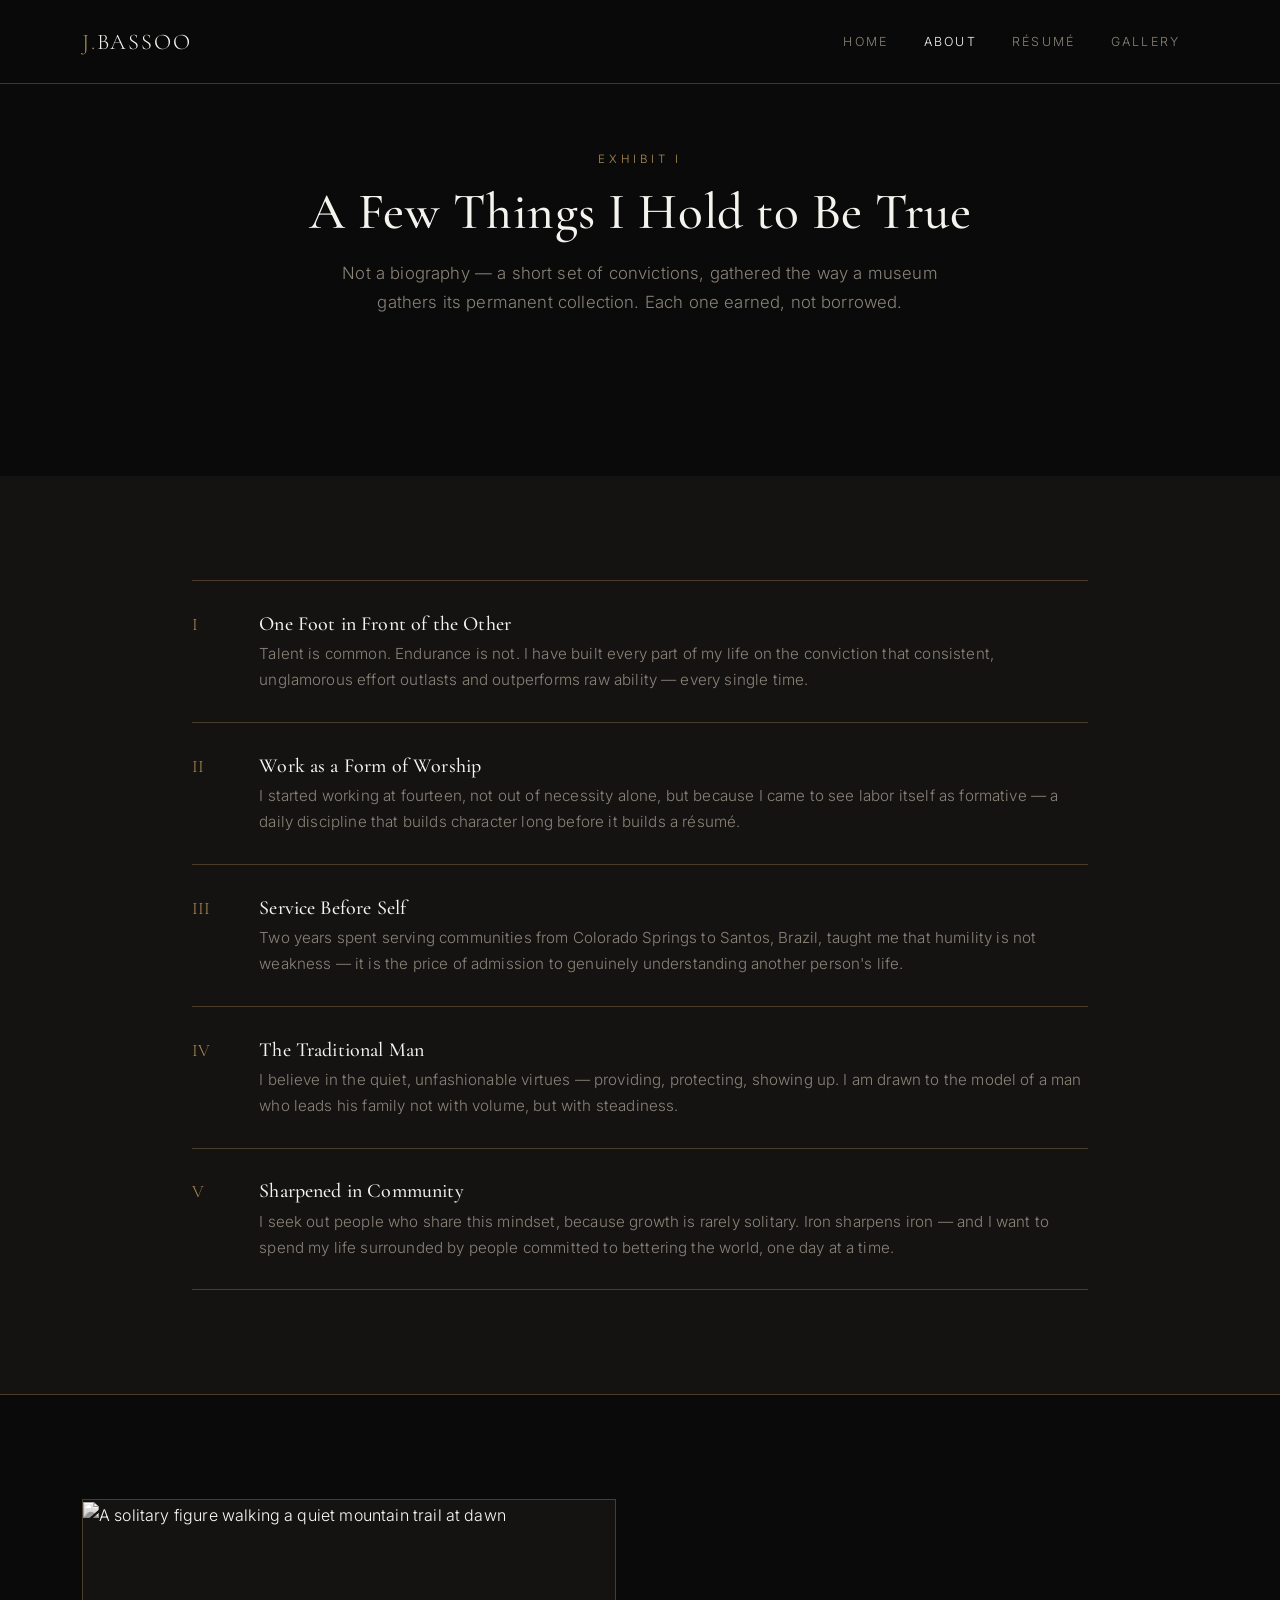
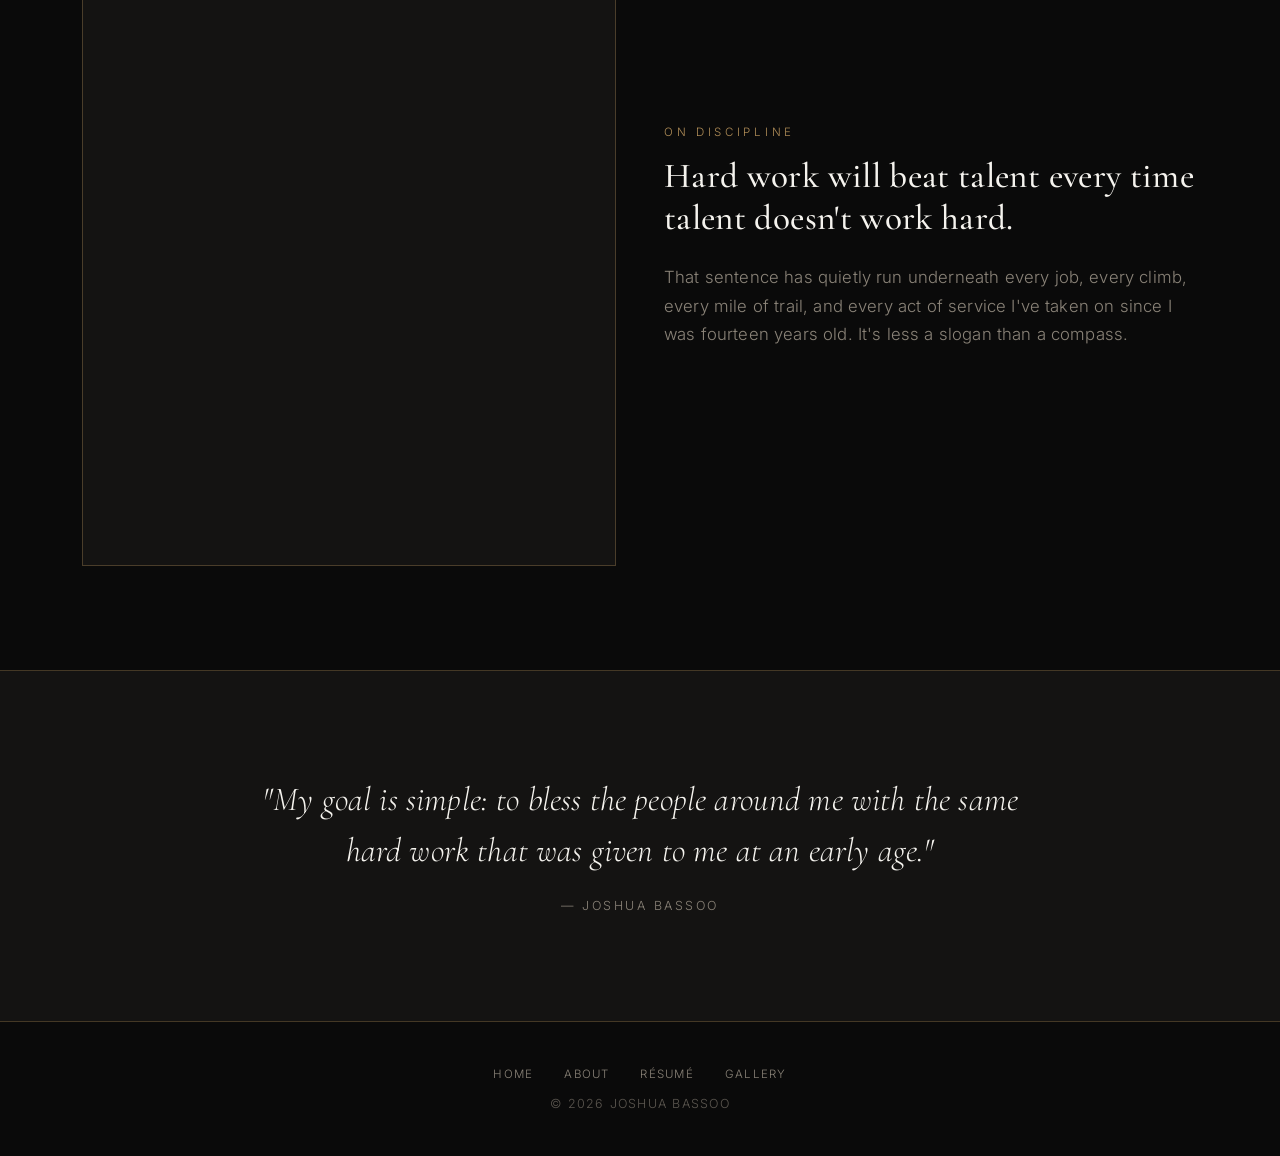
==== about.html @ 029af4b4 "flat file structure fix" ====
<!DOCTYPE html>
<html lang="en">
<head>
  <meta charset="UTF-8">
  <base href="https://joshuatylerbassoo-design.github.io/">
  <meta name="viewport" content="width=device-width, initial-scale=1.0">
  <title>About — Joshua Bassoo</title>
  <meta name="description" content="The principles and convictions of Joshua Bassoo.">

  <link href="https://cdn.jsdelivr.net/npm/bootstrap@5.3.3/dist/css/bootstrap.min.css" rel="stylesheet">
  <link rel="preconnect" href="https://fonts.googleapis.com">
  <link href="https://fonts.googleapis.com/css2?family=Cormorant+Garamond:ital,wght@0,400;0,500;0,600;1,500&family=Inter:wght@300;400;500;600&display=swap" rel="stylesheet">
  <link rel="stylesheet" href="css/main.css">
</head>
<body>

  <!-- ===== NAVBAR ===== -->
  <nav class="navbar navbar-expand-lg navbar-stoic fixed-top">
    <div class="container">
      <a class="navbar-brand" href="index.html"><span class="brand-mark">J.</span>BASSOO</a>
      <button class="navbar-toggler" type="button" data-bs-toggle="collapse" data-bs-target="#navMain" aria-controls="navMain" aria-expanded="false" aria-label="Toggle navigation">
        <span class="navbar-toggler-icon"></span>
      </button>
      <div class="collapse navbar-collapse" id="navMain">
        <ul class="navbar-nav ms-auto">
          <li class="nav-item"><a class="nav-link" href="index.html">Home</a></li>
          <li class="nav-item"><a class="nav-link active" href="about.html">About</a></li>
          <li class="nav-item"><a class="nav-link" href="resume.html">Résumé</a></li>
          <li class="nav-item"><a class="nav-link" href="gallery.html">Gallery</a></li>
        </ul>
      </div>
    </div>
  </nav>

  <!-- ===== PAGE HEADER ===== -->
  <header class="section" style="padding-top: 9rem;">
    <div class="container section-head">
      <p class="eyebrow">Exhibit I</p>
      <h1 class="display-heading" style="font-size: clamp(2rem, 5vw, 3.2rem);">A Few Things I Hold to Be True</h1>
      <p class="lede mt-3">
        Not a biography — a short set of convictions, gathered the way a museum
        gathers its permanent collection. Each one earned, not borrowed.
      </p>
    </div>
  </header>

  <!-- ===== TENETS LIST ===== -->
  <section class="section section-alt">
    <div class="container container-narrow">

      <div class="tenet-row">
        <span class="tenet-mark">I</span>
        <div>
          <h4>One Foot in Front of the Other</h4>
          <p>Talent is common. Endurance is not. I have built every part of my life on
            the conviction that consistent, unglamorous effort outlasts and outperforms
            raw ability — every single time.</p>
        </div>
      </div>

      <div class="tenet-row">
        <span class="tenet-mark">II</span>
        <div>
          <h4>Work as a Form of Worship</h4>
          <p>I started working at fourteen, not out of necessity alone, but because I
            came to see labor itself as formative — a daily discipline that builds
            character long before it builds a résumé.</p>
        </div>
      </div>

      <div class="tenet-row">
        <span class="tenet-mark">III</span>
        <div>
          <h4>Service Before Self</h4>
          <p>Two years spent serving communities from Colorado Springs to Santos,
            Brazil, taught me that humility is not weakness — it is the price of
            admission to genuinely understanding another person's life.</p>
        </div>
      </div>

      <div class="tenet-row">
        <span class="tenet-mark">IV</span>
        <div>
          <h4>The Traditional Man</h4>
          <p>I believe in the quiet, unfashionable virtues — providing, protecting,
            showing up. I am drawn to the model of a man who leads his family not
            with volume, but with steadiness.</p>
        </div>
      </div>

      <div class="tenet-row">
        <span class="tenet-mark">V</span>
        <div>
          <h4>Sharpened in Community</h4>
          <p>I seek out people who share this mindset, because growth is rarely
            solitary. Iron sharpens iron — and I want to spend my life surrounded by
            people committed to bettering the world, one day at a time.</p>
        </div>
      </div>

    </div>
  </section>

  <!-- ===== VISUAL INTERLUDE / QUOTE ===== -->
  <section class="section">
    <div class="container">
      <div class="row align-items-center g-5">
        <div class="col-lg-6">
          <div class="plinth">
            <div class="plinth-image">
              <img src="https://images.unsplash.com/photo-1760716190527-c36474a2dd2f?q=80&w=1200&auto=format&fit=crop" alt="A solitary figure walking a quiet mountain trail at dawn">
            </div>
          </div>
        </div>
        <div class="col-lg-6">
          <p class="eyebrow">On Discipline</p>
          <h2 class="display-heading mb-4" style="font-size: clamp(1.6rem, 3vw, 2.2rem);">
            Hard work will beat talent every time talent doesn't work hard.
          </h2>
          <p class="lede" style="margin: 0;">
            That sentence has quietly run underneath every job, every climb, every
            mile of trail, and every act of service I've taken on since I was
            fourteen years old. It's less a slogan than a compass.
          </p>
        </div>
      </div>
    </div>
  </section>

  <!-- ===== CLOSING QUOTE BLOCK ===== -->
  <section class="section section-alt">
    <div class="container">
      <div class="quote-block">
        <blockquote>
          "My goal is simple: to bless the people around me with the same hard
          work that was given to me at an early age."
        </blockquote>
        <cite>— Joshua Bassoo</cite>
      </div>
    </div>
  </section>

  <!-- ===== FOOTER ===== -->
  <footer class="footer-stoic">
    <div class="container">
      <div class="footer-links mb-2">
        <a href="index.html">Home</a>
        <a href="about.html">About</a>
        <a href="resume.html">Résumé</a>
        <a href="gallery.html">Gallery</a>
      </div>
      &copy; 2026 Joshua Bassoo
    </div>
  </footer>

  <script src="https://cdn.jsdelivr.net/npm/bootstrap@5.3.3/dist/js/bootstrap.bundle.min.js"></script>
</body>
</html>
---- css/main.css ----
/* ============================================================
   JOSHUA BASSOO — PROFESSIONAL SITE
   A minimalist, gallery-inspired identity.
   Palette: ink black / marble white / stone gray / antique bronze
   ============================================================ */

:root {
  --ink: #0a0a0a;
  --panel: #141312;
  --marble: #f5f3ee;
  --stone: #8a8378;
  --stone-dim: #5c5750;
  --bronze: #b08d57;
  --bronze-light: #d4b483;
  --hairline: rgba(176, 141, 87, 0.35);

  --font-display: "Cormorant Garamond", "Georgia", serif;
  --font-body: "Inter", "Helvetica Neue", Arial, sans-serif;
}

* {
  box-sizing: border-box;
}

html {
  scroll-behavior: smooth;
}

body {
  background-color: var(--ink);
  background-image:
    linear-gradient(rgba(10,10,10,0.93), rgba(10,10,10,0.93)),
    url("https://images.unsplash.com/photo-1574202774336-44faebb2dce1?q=80&w=1600&auto=format&fit=crop");
  background-size: cover;
  background-attachment: fixed;
  background-position: center;
  color: var(--marble);
  font-family: var(--font-body);
  font-weight: 300;
  letter-spacing: 0.01em;
  line-height: 1.7;
}

a {
  color: var(--bronze-light);
  text-decoration: none;
  transition: color 0.25s ease, opacity 0.25s ease;
}

a:hover,
a:focus {
  color: var(--marble);
}

::selection {
  background: var(--bronze);
  color: var(--ink);
}

/* ---------- Eyebrow / labels ---------- */
.eyebrow {
  font-family: var(--font-body);
  font-size: 0.72rem;
  letter-spacing: 0.32em;
  text-transform: uppercase;
  color: var(--bronze);
  margin-bottom: 0.75rem;
  display: inline-block;
}

/* ---------- Display headings ---------- */
.display-heading {
  font-family: var(--font-display);
  font-weight: 500;
  letter-spacing: 0.01em;
  color: var(--marble);
}

.display-heading em {
  color: var(--bronze-light);
  font-style: italic;
}

.hairline {
  border: none;
  border-top: 1px solid var(--hairline);
  width: 64px;
  margin: 1.5rem auto;
}

.hairline.left {
  margin: 1.5rem 0;
}

/* ---------- Navbar ---------- */
.navbar-stoic {
  background-color: rgba(10, 10, 10, 0.92);
  backdrop-filter: blur(6px);
  border-bottom: 1px solid var(--hairline);
  padding-top: 1.1rem;
  padding-bottom: 1.1rem;
}

.navbar-stoic .navbar-brand {
  font-family: var(--font-display);
  font-size: 1.4rem;
  letter-spacing: 0.08em;
  color: var(--marble) !important;
}

.navbar-stoic .navbar-brand .brand-mark {
  color: var(--bronze);
}

.navbar-stoic .nav-link {
  font-size: 0.78rem;
  letter-spacing: 0.18em;
  text-transform: uppercase;
  color: var(--stone) !important;
  padding: 0.5rem 1.1rem !important;
}

.navbar-stoic .nav-link:hover,
.navbar-stoic .nav-link.active {
  color: var(--marble) !important;
}

.navbar-stoic .navbar-toggler {
  border-color: var(--hairline);
}

.navbar-stoic .navbar-toggler-icon {
  filter: invert(1) sepia(1) saturate(2) hue-rotate(10deg);
}

/* ---------- Hero / Medallion (Home page) ---------- */
.hero-stage {
  min-height: 100vh;
  display: flex;
  align-items: center;
  justify-content: center;
  padding: 7rem 1.5rem 4rem;
  position: relative;
  overflow: hidden;
}

.hero-stage::before {
  content: "";
  position: absolute;
  inset: 0;
  background:
    radial-gradient(circle at 50% 38%, rgba(176, 141, 87, 0.10), transparent 55%);
  pointer-events: none;
}

.medallion-wrap {
  position: relative;
  width: min(420px, 78vw);
  height: min(420px, 78vw);
  margin: 0 auto;
}

.medallion-orbit-text {
  position: absolute;
  inset: -54px;
  animation: spin-slow 60s linear infinite;
}

@media (prefers-reduced-motion: reduce) {
  .medallion-orbit-text {
    animation: none;
  }
}

@keyframes spin-slow {
  from { transform: rotate(0deg); }
  to { transform: rotate(360deg); }
}

.medallion-orbit-text text {
  font-family: var(--font-body);
  font-size: 11.5px;
  letter-spacing: 0.34em;
  fill: var(--stone);
  text-transform: uppercase;
}

.medallion-photo-ring {
  position: absolute;
  inset: 0;
  border-radius: 50%;
  border: 1px solid var(--hairline);
  padding: 14px;
}

.medallion-photo-ring img {
  width: 100%;
  height: 100%;
  object-fit: cover;
  border-radius: 50%;
  display: block;
  filter: grayscale(100%) contrast(1.08);
  border: 1px solid var(--hairline);
}

.hero-name {
  text-align: center;
  margin-top: 3rem;
}

.hero-name h1 {
  font-size: clamp(2.4rem, 6vw, 4rem);
  margin-bottom: 0.25rem;
}

.hero-name .role-line {
  color: var(--stone);
  font-size: 0.95rem;
  letter-spacing: 0.06em;
}

.scroll-cue {
  position: absolute;
  bottom: 2.2rem;
  left: 50%;
  transform: translateX(-50%);
  font-size: 0.68rem;
  letter-spacing: 0.3em;
  text-transform: uppercase;
  color: var(--stone-dim);
}

/* ---------- Sections (general) ---------- */
.section {
  padding: 6.5rem 0;
  border-bottom: 1px solid var(--hairline);
}

.section:last-of-type {
  border-bottom: none;
}

.section-alt {
  background-color: var(--panel);
}

.section-head {
  text-align: center;
  max-width: 720px;
  margin: 0 auto 3.5rem;
}

.lede {
  color: var(--stone);
  font-size: 1.05rem;
  max-width: 640px;
  margin: 0 auto;
}

/* ---------- Gallery plinth cards (About / Gallery pages) ---------- */
.plinth {
  position: relative;
  background-color: var(--panel);
  border: 1px solid var(--hairline);
  overflow: hidden;
  height: 100%;
}

.plinth-image {
  aspect-ratio: 4 / 5;
  overflow: hidden;
}

.plinth-image img {
  width: 100%;
  height: 100%;
  object-fit: cover;
  filter: grayscale(100%) contrast(1.05);
  transition: transform 0.8s ease, filter 0.8s ease;
}

.plinth:hover .plinth-image img {
  transform: scale(1.04);
  filter: grayscale(60%) contrast(1.05);
}

.plinth-caption {
  padding: 1.6rem 1.7rem 1.9rem;
}

.plinth-number {
  font-family: var(--font-display);
  color: var(--bronze);
  font-size: 0.85rem;
  letter-spacing: 0.1em;
}

.plinth-caption h3 {
  font-family: var(--font-display);
  font-size: 1.4rem;
  margin: 0.4rem 0 0.6rem;
  color: var(--marble);
}

.plinth-caption p {
  color: var(--stone);
  font-size: 0.92rem;
  margin-bottom: 0;
}

/* ---------- Tenets list (About page) ---------- */
.tenet-row {
  display: flex;
  gap: 1.6rem;
  padding: 1.8rem 0;
  border-top: 1px solid var(--hairline);
  align-items: baseline;
}

.tenet-row:last-child {
  border-bottom: 1px solid var(--hairline);
}

.tenet-mark {
  font-family: var(--font-display);
  font-size: 1.1rem;
  color: var(--bronze);
  min-width: 2.6rem;
}

.tenet-row h4 {
  font-family: var(--font-display);
  font-size: 1.25rem;
  color: var(--marble);
  margin-bottom: 0.35rem;
}

.tenet-row p {
  color: var(--stone);
  margin-bottom: 0;
  font-size: 0.95rem;
}

/* ---------- Quote block ---------- */
.quote-block {
  text-align: center;
  max-width: 760px;
  margin: 0 auto;
}

.quote-block blockquote {
  font-family: var(--font-display);
  font-style: italic;
  font-size: clamp(1.5rem, 3vw, 2.1rem);
  color: var(--marble);
  line-height: 1.5;
}

.quote-block cite {
  display: block;
  margin-top: 1.2rem;
  color: var(--stone);
  font-size: 0.78rem;
  letter-spacing: 0.2em;
  text-transform: uppercase;
  font-style: normal;
}

/* ---------- Resume ---------- */
.resume-shell {
  max-width: 880px;
  margin: 0 auto;
}

.resume-header {
  text-align: center;
  margin-bottom: 3.5rem;
}

.resume-block {
  margin-bottom: 3.2rem;
}

.resume-block-head {
  display: flex;
  align-items: baseline;
  gap: 1rem;
  margin-bottom: 1.4rem;
}

.resume-block-head .eyebrow {
  margin-bottom: 0;
}

.resume-block-head::after {
  content: "";
  flex: 1;
  height: 1px;
  background: var(--hairline);
}

.entry {
  display: grid;
  grid-template-columns: 160px 1fr;
  gap: 1.5rem;
  padding: 1.3rem 0;
  border-top: 1px solid rgba(255,255,255,0.06);
}

.entry:first-child {
  border-top: none;
}

.entry-period {
  color: var(--bronze);
  font-size: 0.78rem;
  letter-spacing: 0.08em;
  text-transform: uppercase;
  padding-top: 0.2rem;
}

.entry-title {
  font-family: var(--font-display);
  font-size: 1.25rem;
  color: var(--marble);
  margin-bottom: 0.2rem;
}

.entry-org {
  color: var(--stone);
  font-size: 0.85rem;
  margin-bottom: 0.7rem;
  letter-spacing: 0.03em;
}

.entry ul {
  color: var(--stone);
  font-size: 0.92rem;
  padding-left: 1.1rem;
  margin-bottom: 0;
}

.entry ul li {
  margin-bottom: 0.35rem;
}

.entry ul li::marker {
  color: var(--bronze);
}

.skill-grid {
  display: grid;
  grid-template-columns: repeat(auto-fit, minmax(190px, 1fr));
  gap: 0.9rem;
}

.skill-chip {
  border: 1px solid var(--hairline);
  padding: 0.85rem 1.1rem;
  font-size: 0.85rem;
  color: var(--marble);
  letter-spacing: 0.02em;
}

.skill-chip strong {
  color: var(--bronze-light);
  display: block;
  font-size: 0.7rem;
  letter-spacing: 0.16em;
  text-transform: uppercase;
  margin-bottom: 0.3rem;
}

@media (max-width: 576px) {
  .entry {
    grid-template-columns: 1fr;
    gap: 0.4rem;
  }
}

/* ---------- Footer ---------- */
.footer-stoic {
  background-color: var(--ink);
  border-top: 1px solid var(--hairline);
  padding: 2.6rem 0;
  text-align: center;
  color: var(--stone-dim);
  font-size: 0.78rem;
  letter-spacing: 0.1em;
  text-transform: uppercase;
}

.footer-stoic .footer-links a {
  color: var(--stone);
  margin: 0 0.8rem;
  font-size: 0.72rem;
}

/* ---------- Misc utility ---------- */
.btn-bronze {
  border: 1px solid var(--bronze);
  color: var(--bronze-light);
  background: transparent;
  font-size: 0.78rem;
  letter-spacing: 0.18em;
  text-transform: uppercase;
  padding: 0.85rem 2rem;
  border-radius: 0;
  transition: all 0.3s ease;
}

.btn-bronze:hover {
  background-color: var(--bronze);
  color: var(--ink);
}

.container-narrow {
  max-width: 920px;
  margin-left: auto;
  margin-right: auto;
}

img {
  max-width: 100%;
}
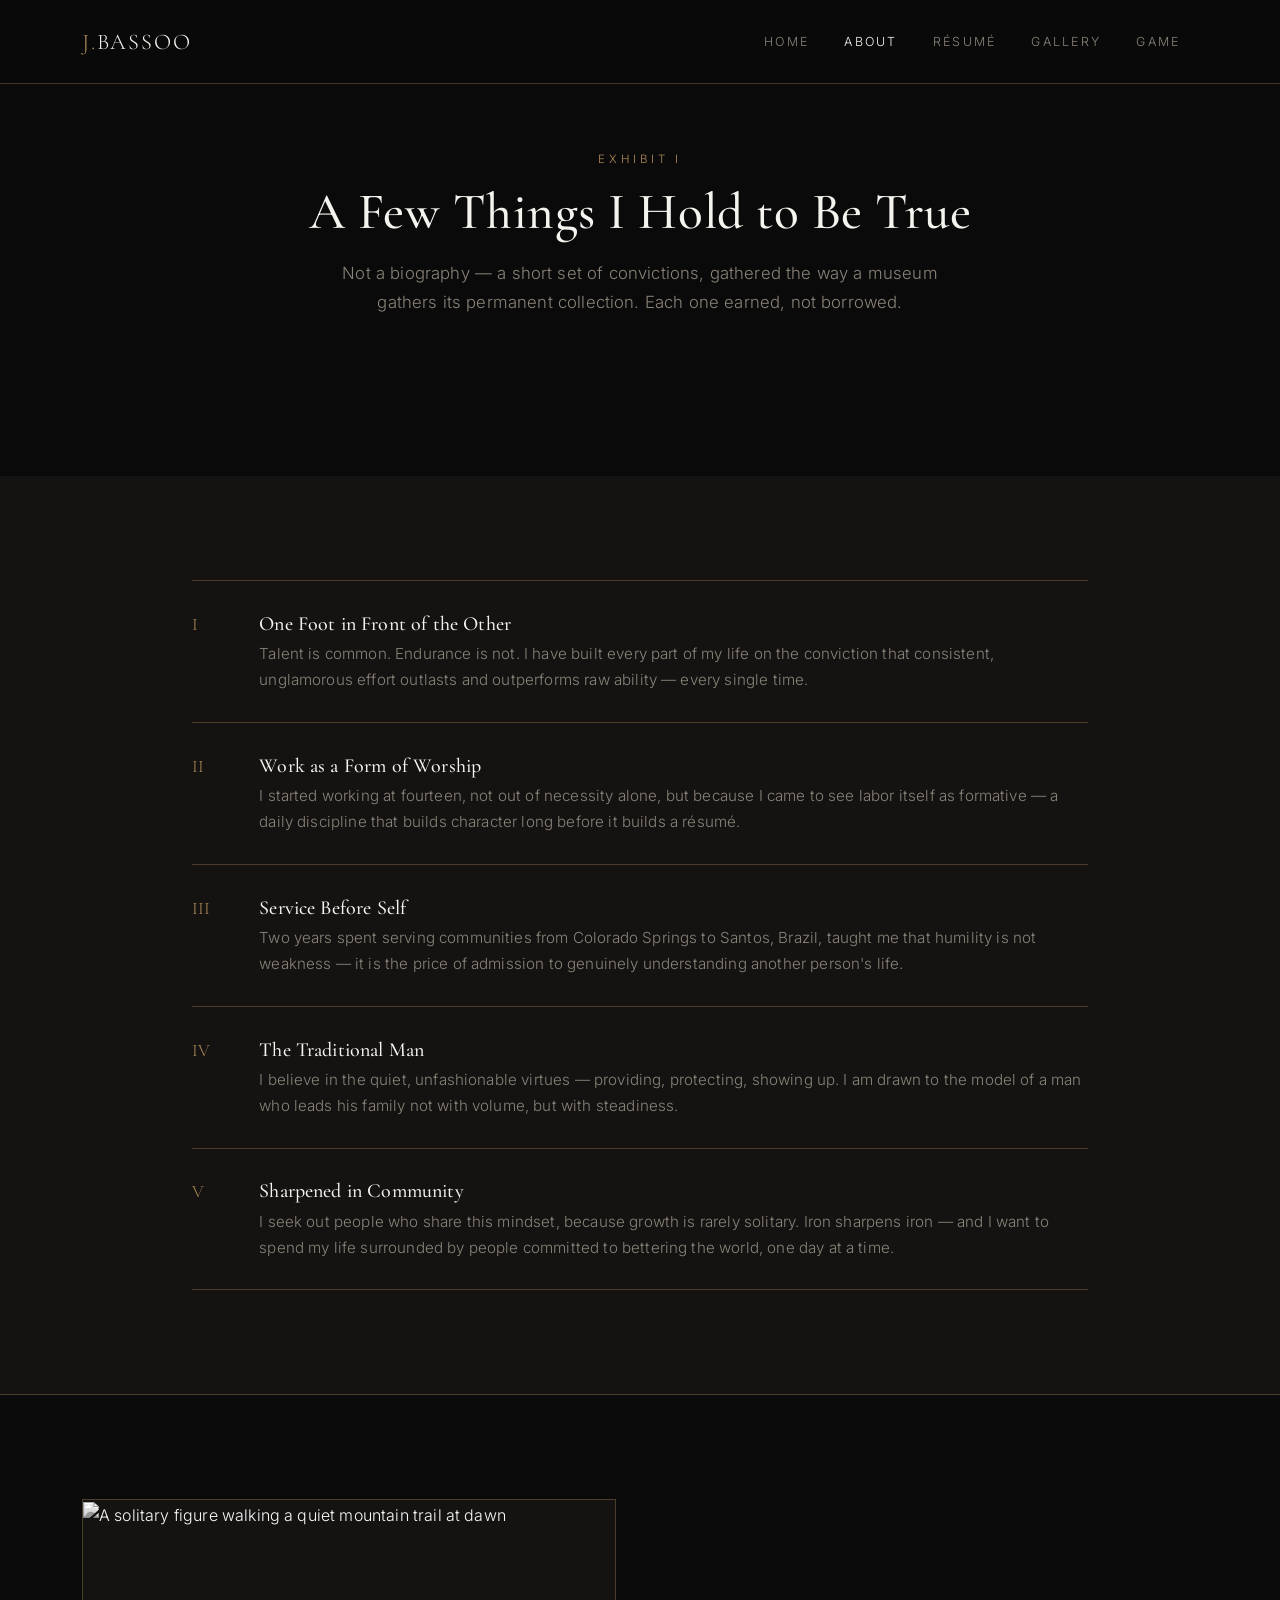
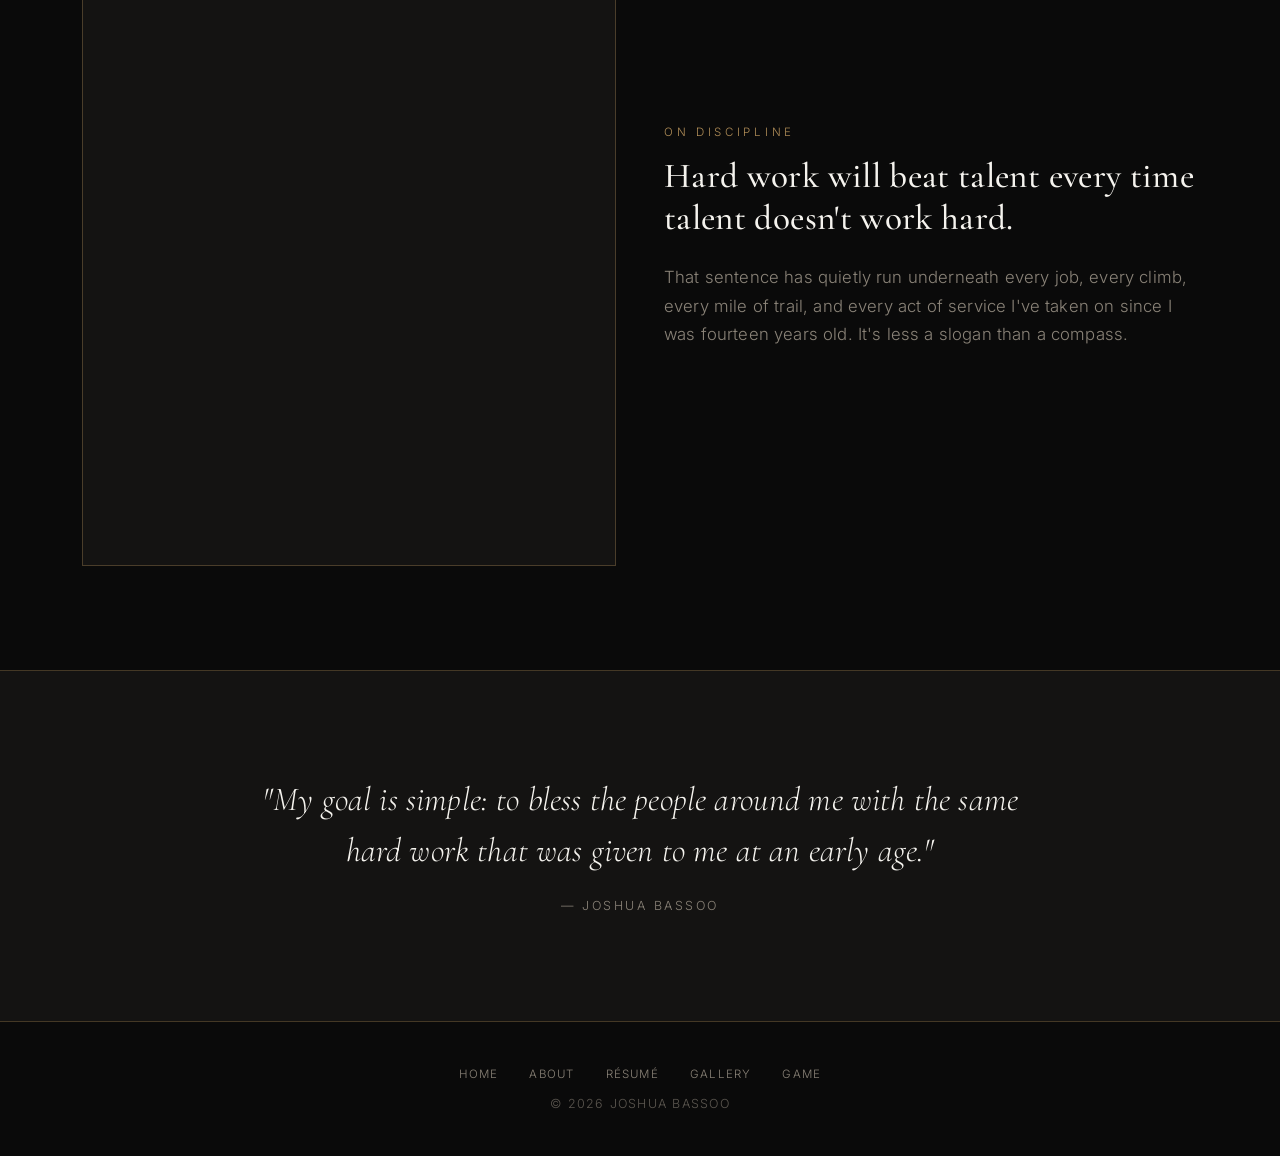
==== commit bb9d5d5e: "okay lets try this one more time" ====
--- a/about.html
+++ b/about.html
@@ -27,6 +27,7 @@
           <li class="nav-item"><a class="nav-link active" href="about.html">About</a></li>
           <li class="nav-item"><a class="nav-link" href="resume.html">Résumé</a></li>
           <li class="nav-item"><a class="nav-link" href="gallery.html">Gallery</a></li>
+          <li class="nav-item"><a class="nav-link" href="app/game.html">Game</a></li>
         </ul>
       </div>
     </div>
@@ -148,6 +149,7 @@
         <a href="about.html">About</a>
         <a href="resume.html">Résumé</a>
         <a href="gallery.html">Gallery</a>
+        <a href="app/game.html">Game</a>
       </div>
       &copy; 2026 Joshua Bassoo
     </div>
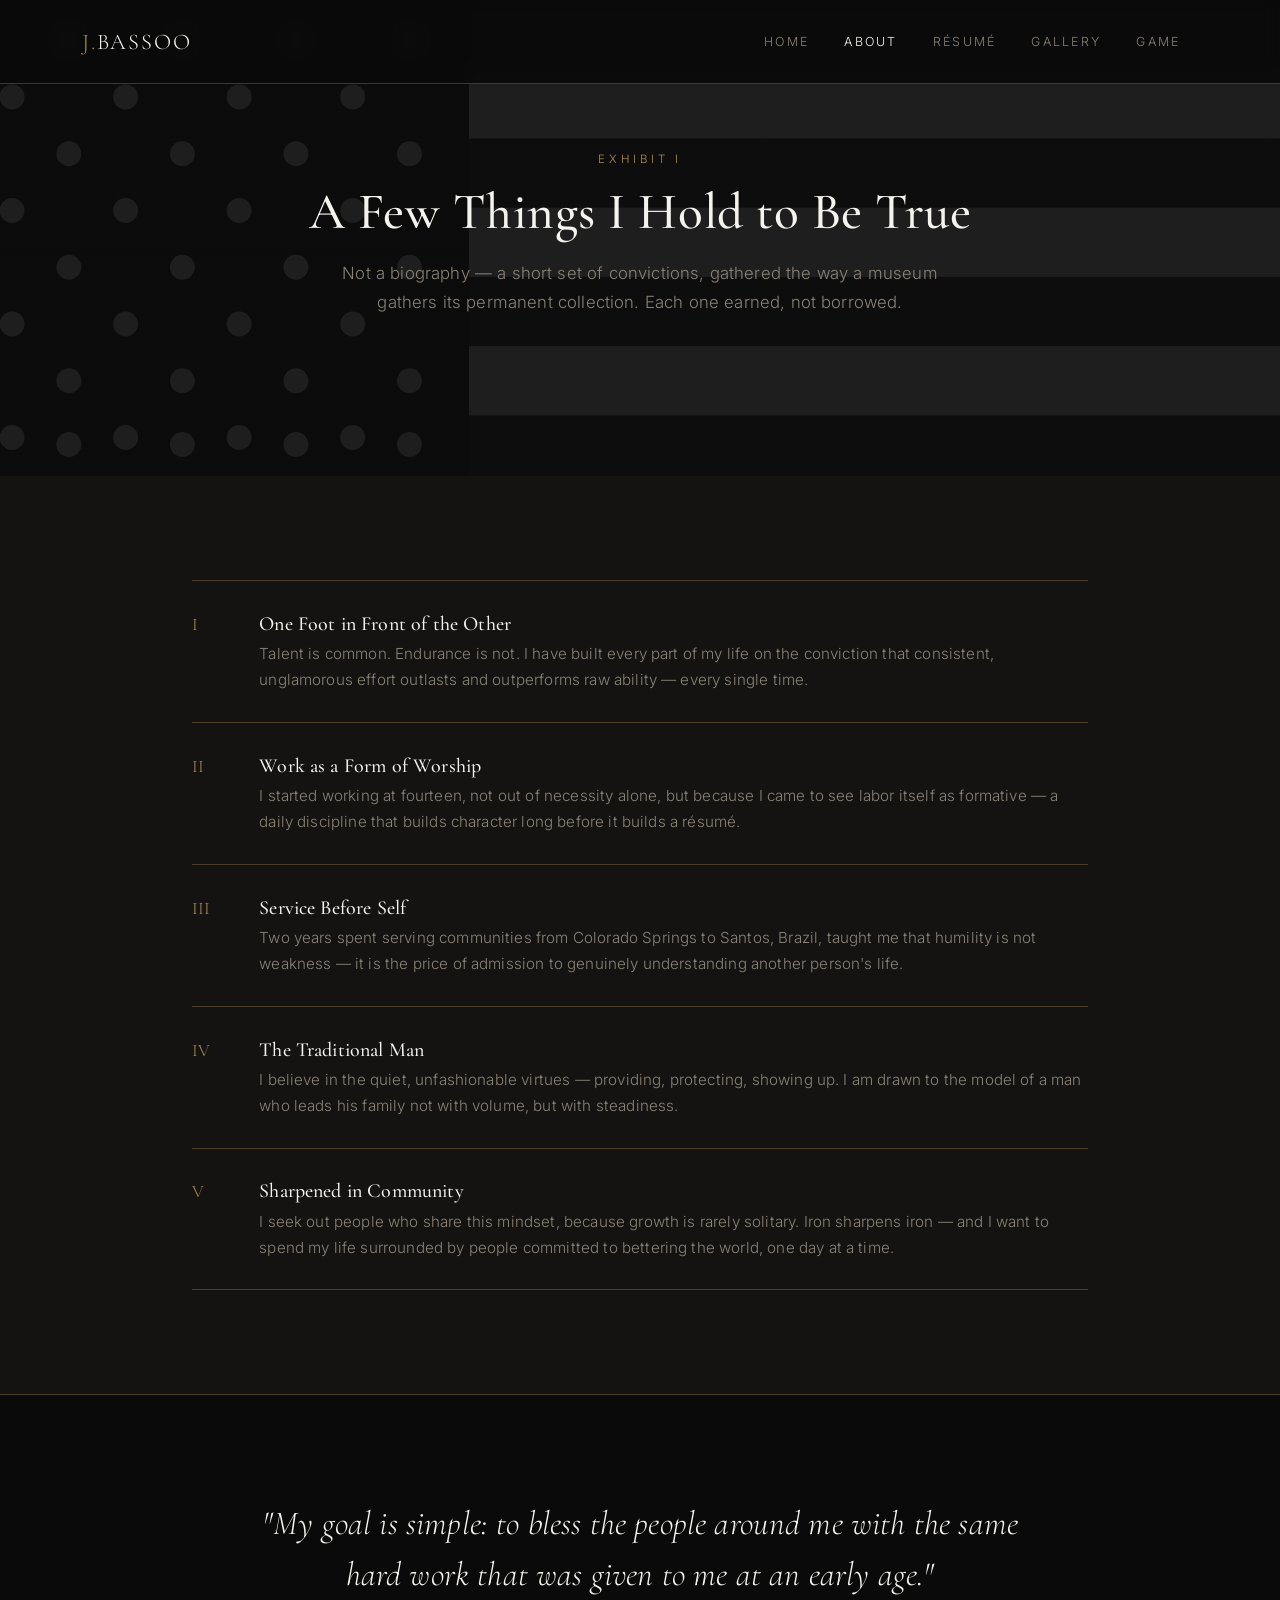
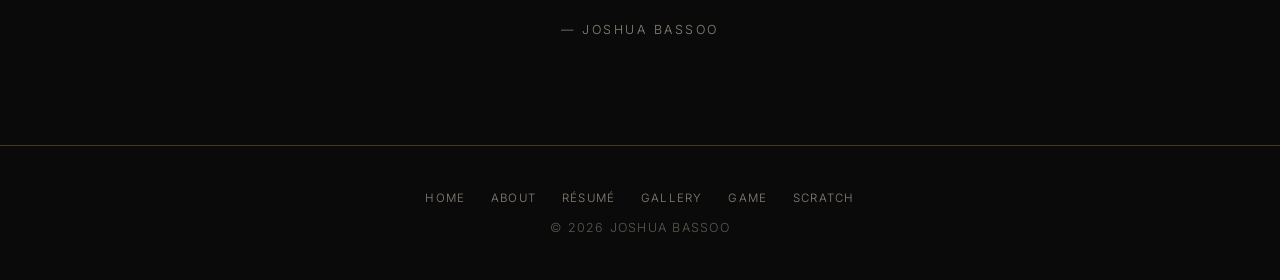
==== commit 9b2a8401: "okay here it is." ====
--- a/about.html
+++ b/about.html
@@ -1,160 +1,154 @@
 <!DOCTYPE html>
 <html lang="en">
 <head>
-  <meta charset="UTF-8">
-  <base href="https://joshuatylerbassoo-design.github.io/">
-  <meta name="viewport" content="width=device-width, initial-scale=1.0">
-  <title>About — Joshua Bassoo</title>
-  <meta name="description" content="The principles and convictions of Joshua Bassoo.">
-
-  <link href="https://cdn.jsdelivr.net/npm/bootstrap@5.3.3/dist/css/bootstrap.min.css" rel="stylesheet">
-  <link rel="preconnect" href="https://fonts.googleapis.com">
-  <link href="https://fonts.googleapis.com/css2?family=Cormorant+Garamond:ital,wght@0,400;0,500;0,600;1,500&family=Inter:wght@300;400;500;600&display=swap" rel="stylesheet">
-  <link rel="stylesheet" href="css/main.css">
+<meta charset="UTF-8">
+<meta name="viewport" content="width=device-width, initial-scale=1.0">
+<title>About — Joshua Bassoo</title>
+<link href="https://cdn.jsdelivr.net/npm/bootstrap@5.3.3/dist/css/bootstrap.min.css" rel="stylesheet">
+<link href="https://fonts.googleapis.com/css2?family=Cormorant+Garamond:ital,wght@0,400;0,500;0,600;1,500&family=Inter:wght@300;400;500;600&display=swap" rel="stylesheet">
+<style>
+:root {
+  --ink: #0a0a0a;
+  --panel: #141312;
+  --marble: #f5f3ee;
+  --stone: #8a8378;
+  --stone-dim: #5c5750;
+  --bronze: #b08d57;
+  --bronze-light: #d4b483;
+  --hairline: rgba(176, 141, 87, 0.35);
+  --font-display: "Cormorant Garamond", "Georgia", serif;
+  --font-body: "Inter", "Helvetica Neue", Arial, sans-serif;
+}
+* { box-sizing: border-box; }
+html { scroll-behavior: smooth; }
+body {
+  background-color: var(--ink);
+  background-image: linear-gradient(rgba(10,10,10,0.91), rgba(10,10,10,0.91)), url("[data-uri]");
+  background-size: cover;
+  background-attachment: fixed;
+  background-position: center;
+  color: var(--marble);
+  font-family: var(--font-body);
+  font-weight: 300;
+  letter-spacing: 0.01em;
+  line-height: 1.7;
+}
+a { color: var(--bronze-light); text-decoration: none; transition: color .25s; }
+a:hover, a:focus { color: var(--marble); }
+::selection { background: var(--bronze); color: var(--ink); }
+.eyebrow { font-family: var(--font-body); font-size: .72rem; letter-spacing: .32em; text-transform: uppercase; color: var(--bronze); margin-bottom: .75rem; display: inline-block; }
+.display-heading { font-family: var(--font-display); font-weight: 500; letter-spacing: .01em; color: var(--marble); }
+.display-heading em { color: var(--bronze-light); font-style: italic; }
+.hairline { border: none; border-top: 1px solid var(--hairline); width: 64px; margin: 1.5rem auto; }
+.hairline.left { margin: 1.5rem 0; }
+.navbar-stoic { background-color: rgba(10,10,10,0.92); backdrop-filter: blur(6px); border-bottom: 1px solid var(--hairline); padding-top: 1.1rem; padding-bottom: 1.1rem; }
+.navbar-stoic .navbar-brand { font-family: var(--font-display); font-size: 1.4rem; letter-spacing: .08em; color: var(--marble) !important; }
+.navbar-stoic .navbar-brand .brand-mark { color: var(--bronze); }
+.navbar-stoic .nav-link { font-size: .78rem; letter-spacing: .18em; text-transform: uppercase; color: var(--stone) !important; padding: .5rem 1.1rem !important; }
+.navbar-stoic .nav-link:hover, .navbar-stoic .nav-link.active { color: var(--marble) !important; }
+.navbar-stoic .navbar-toggler { border-color: var(--hairline); }
+.hero-stage { min-height: 100vh; display: flex; align-items: center; justify-content: center; padding: 7rem 1.5rem 4rem; position: relative; overflow: hidden; }
+.hero-stage::before { content: ""; position: absolute; inset: 0; background: radial-gradient(circle at 50% 38%, rgba(176,141,87,.10), transparent 55%); pointer-events: none; }
+.medallion-wrap { position: relative; width: min(420px,78vw); height: min(420px,78vw); margin: 0 auto; }
+.medallion-orbit-text { position: absolute; inset: -54px; animation: spin-slow 60s linear infinite; }
+@media (prefers-reduced-motion: reduce) { .medallion-orbit-text { animation: none; } }
+@keyframes spin-slow { from { transform: rotate(0deg); } to { transform: rotate(360deg); } }
+.medallion-orbit-text text { font-family: var(--font-body); font-size: 11.5px; letter-spacing: .34em; fill: var(--stone); text-transform: uppercase; }
+.medallion-photo-ring { position: absolute; inset: 0; border-radius: 50%; border: 1px solid var(--hairline); padding: 14px; }
+.medallion-photo-ring img { width: 100%; height: 100%; object-fit: cover; border-radius: 50%; display: block; filter: grayscale(100%) contrast(1.08); border: 1px solid var(--hairline); }
+.hero-name { text-align: center; margin-top: 3rem; }
+.hero-name h1 { font-size: clamp(2.4rem,6vw,4rem); margin-bottom: .25rem; }
+.hero-name .role-line { color: var(--stone); font-size: .95rem; letter-spacing: .06em; }
+.scroll-cue { position: absolute; bottom: 2.2rem; left: 50%; transform: translateX(-50%); font-size: .68rem; letter-spacing: .3em; text-transform: uppercase; color: var(--stone-dim); }
+.section { padding: 6.5rem 0; border-bottom: 1px solid var(--hairline); }
+.section:last-of-type { border-bottom: none; }
+.section-alt { background-color: var(--panel); }
+.section-head { text-align: center; max-width: 720px; margin: 0 auto 3.5rem; }
+.lede { color: var(--stone); font-size: 1.05rem; max-width: 640px; margin: 0 auto; }
+.plinth { position: relative; background-color: var(--panel); border: 1px solid var(--hairline); overflow: hidden; height: 100%; }
+.plinth-image { aspect-ratio: 4/5; overflow: hidden; }
+.plinth-image img { width: 100%; height: 100%; object-fit: cover; filter: grayscale(100%) contrast(1.05); transition: transform .8s ease, filter .8s ease; }
+.plinth:hover .plinth-image img { transform: scale(1.04); filter: grayscale(60%) contrast(1.05); }
+.plinth-caption { padding: 1.6rem 1.7rem 1.9rem; }
+.plinth-number { font-family: var(--font-display); color: var(--bronze); font-size: .85rem; letter-spacing: .1em; }
+.plinth-caption h3 { font-family: var(--font-display); font-size: 1.4rem; margin: .4rem 0 .6rem; color: var(--marble); }
+.plinth-caption p { color: var(--stone); font-size: .92rem; margin-bottom: 0; }
+.tenet-row { display: flex; gap: 1.6rem; padding: 1.8rem 0; border-top: 1px solid var(--hairline); align-items: baseline; }
+.tenet-row:last-child { border-bottom: 1px solid var(--hairline); }
+.tenet-mark { font-family: var(--font-display); font-size: 1.1rem; color: var(--bronze); min-width: 2.6rem; }
+.tenet-row h4 { font-family: var(--font-display); font-size: 1.25rem; color: var(--marble); margin-bottom: .35rem; }
+.tenet-row p { color: var(--stone); margin-bottom: 0; font-size: .95rem; }
+.quote-block { text-align: center; max-width: 760px; margin: 0 auto; }
+.quote-block blockquote { font-family: var(--font-display); font-style: italic; font-size: clamp(1.5rem,3vw,2.1rem); color: var(--marble); line-height: 1.5; }
+.quote-block cite { display: block; margin-top: 1.2rem; color: var(--stone); font-size: .78rem; letter-spacing: .2em; text-transform: uppercase; font-style: normal; }
+.resume-shell { max-width: 880px; margin: 0 auto; }
+.resume-header { text-align: center; margin-bottom: 3.5rem; }
+.resume-block { margin-bottom: 3.2rem; }
+.resume-block-head { display: flex; align-items: baseline; gap: 1rem; margin-bottom: 1.4rem; }
+.resume-block-head .eyebrow { margin-bottom: 0; }
+.resume-block-head::after { content: ""; flex: 1; height: 1px; background: var(--hairline); }
+.entry { display: grid; grid-template-columns: 160px 1fr; gap: 1.5rem; padding: 1.3rem 0; border-top: 1px solid rgba(255,255,255,.06); }
+.entry:first-child { border-top: none; }
+.entry-period { color: var(--bronze); font-size: .78rem; letter-spacing: .08em; text-transform: uppercase; padding-top: .2rem; }
+.entry-title { font-family: var(--font-display); font-size: 1.25rem; color: var(--marble); margin-bottom: .2rem; }
+.entry-org { color: var(--stone); font-size: .85rem; margin-bottom: .7rem; letter-spacing: .03em; }
+.entry ul { color: var(--stone); font-size: .92rem; padding-left: 1.1rem; margin-bottom: 0; }
+.entry ul li { margin-bottom: .35rem; }
+.entry ul li::marker { color: var(--bronze); }
+.skill-grid { display: grid; grid-template-columns: repeat(auto-fit,minmax(190px,1fr)); gap: .9rem; }
+.skill-chip { border: 1px solid var(--hairline); padding: .85rem 1.1rem; font-size: .85rem; color: var(--marble); letter-spacing: .02em; }
+.skill-chip strong { color: var(--bronze-light); display: block; font-size: .7rem; letter-spacing: .16em; text-transform: uppercase; margin-bottom: .3rem; }
+@media (max-width: 576px) { .entry { grid-template-columns: 1fr; gap: .4rem; } }
+.footer-stoic { background-color: var(--ink); border-top: 1px solid var(--hairline); padding: 2.6rem 0; text-align: center; color: var(--stone-dim); font-size: .78rem; letter-spacing: .1em; text-transform: uppercase; }
+.footer-stoic .footer-links a { color: var(--stone); margin: 0 .8rem; font-size: .72rem; }
+.btn-bronze { border: 1px solid var(--bronze); color: var(--bronze-light); background: transparent; font-size: .78rem; letter-spacing: .18em; text-transform: uppercase; padding: .85rem 2rem; border-radius: 0; transition: all .3s; }
+.btn-bronze:hover { background-color: var(--bronze); color: var(--ink); }
+.container-narrow { max-width: 920px; margin-left: auto; margin-right: auto; }
+img { max-width: 100%; }
+</style>
 </head>
-<body>
-
-  <!-- ===== NAVBAR ===== -->
-  <nav class="navbar navbar-expand-lg navbar-stoic fixed-top">
-    <div class="container">
-      <a class="navbar-brand" href="index.html"><span class="brand-mark">J.</span>BASSOO</a>
-      <button class="navbar-toggler" type="button" data-bs-toggle="collapse" data-bs-target="#navMain" aria-controls="navMain" aria-expanded="false" aria-label="Toggle navigation">
-        <span class="navbar-toggler-icon"></span>
-      </button>
-      <div class="collapse navbar-collapse" id="navMain">
-        <ul class="navbar-nav ms-auto">
-          <li class="nav-item"><a class="nav-link" href="index.html">Home</a></li>
-          <li class="nav-item"><a class="nav-link active" href="about.html">About</a></li>
-          <li class="nav-item"><a class="nav-link" href="resume.html">Résumé</a></li>
-          <li class="nav-item"><a class="nav-link" href="gallery.html">Gallery</a></li>
-          <li class="nav-item"><a class="nav-link" href="app/game.html">Game</a></li>
-        </ul>
-      </div>
+<body><nav class="navbar navbar-expand-lg navbar-stoic fixed-top">
+  <div class="container">
+    <a class="navbar-brand" href="index.html"><span class="brand-mark">J.</span>BASSOO</a>
+    <button class="navbar-toggler" type="button" data-bs-toggle="collapse" data-bs-target="#navMain" aria-controls="navMain" aria-expanded="false" aria-label="Toggle navigation"><span class="navbar-toggler-icon"></span></button>
+    <div class="collapse navbar-collapse" id="navMain"><ul class="navbar-nav ms-auto"><li class="nav-item"><a class="nav-link " href="index.html">Home</a></li>
+<li class="nav-item"><a class="nav-link active" href="about.html">About</a></li>
+<li class="nav-item"><a class="nav-link " href="resume.html">Résumé</a></li>
+<li class="nav-item"><a class="nav-link " href="gallery.html">Gallery</a></li>
+<li class="nav-item"><a class="nav-link " href="game.html">Game</a></li></ul></div>
+  </div>
+</nav>
+<header class="section" style="padding-top:9rem;">
+  <div class="container section-head">
+    <p class="eyebrow">Exhibit I</p>
+    <h1 class="display-heading" style="font-size:clamp(2rem,5vw,3.2rem);">A Few Things I Hold to Be True</h1>
+    <p class="lede mt-3">Not a biography — a short set of convictions, gathered the way a museum gathers its permanent collection. Each one earned, not borrowed.</p>
+  </div>
+</header>
+<section class="section section-alt">
+  <div class="container" style="max-width:920px;margin:auto;">
+    <div class="tenet-row"><span class="tenet-mark">I</span><div><h4>One Foot in Front of the Other</h4><p>Talent is common. Endurance is not. I have built every part of my life on the conviction that consistent, unglamorous effort outlasts and outperforms raw ability — every single time.</p></div></div>
+    <div class="tenet-row"><span class="tenet-mark">II</span><div><h4>Work as a Form of Worship</h4><p>I started working at fourteen, not out of necessity alone, but because I came to see labor itself as formative — a daily discipline that builds character long before it builds a résumé.</p></div></div>
+    <div class="tenet-row"><span class="tenet-mark">III</span><div><h4>Service Before Self</h4><p>Two years spent serving communities from Colorado Springs to Santos, Brazil, taught me that humility is not weakness — it is the price of admission to genuinely understanding another person's life.</p></div></div>
+    <div class="tenet-row"><span class="tenet-mark">IV</span><div><h4>The Traditional Man</h4><p>I believe in the quiet, unfashionable virtues — providing, protecting, showing up. I am drawn to the model of a man who leads his family not with volume, but with steadiness.</p></div></div>
+    <div class="tenet-row"><span class="tenet-mark">V</span><div><h4>Sharpened in Community</h4><p>I seek out people who share this mindset, because growth is rarely solitary. Iron sharpens iron — and I want to spend my life surrounded by people committed to bettering the world, one day at a time.</p></div></div>
+  </div>
+</section>
+<section class="section">
+  <div class="container">
+    <div class="quote-block">
+      <blockquote>"My goal is simple: to bless the people around me with the same hard work that was given to me at an early age."</blockquote>
+      <cite>— Joshua Bassoo</cite>
     </div>
-  </nav>
-
-  <!-- ===== PAGE HEADER ===== -->
-  <header class="section" style="padding-top: 9rem;">
-    <div class="container section-head">
-      <p class="eyebrow">Exhibit I</p>
-      <h1 class="display-heading" style="font-size: clamp(2rem, 5vw, 3.2rem);">A Few Things I Hold to Be True</h1>
-      <p class="lede mt-3">
-        Not a biography — a short set of convictions, gathered the way a museum
-        gathers its permanent collection. Each one earned, not borrowed.
-      </p>
+  </div>
+</section>
+<footer class="footer-stoic">
+  <div class="container">
+    <div class="footer-links mb-2">
+      <a href="index.html">Home</a><a href="about.html">About</a><a href="resume.html">Résumé</a><a href="gallery.html">Gallery</a><a href="game.html">Game</a><a href="scratch.html">Scratch</a>
     </div>
-  </header>
-
-  <!-- ===== TENETS LIST ===== -->
-  <section class="section section-alt">
-    <div class="container container-narrow">
-
-      <div class="tenet-row">
-        <span class="tenet-mark">I</span>
-        <div>
-          <h4>One Foot in Front of the Other</h4>
-          <p>Talent is common. Endurance is not. I have built every part of my life on
-            the conviction that consistent, unglamorous effort outlasts and outperforms
-            raw ability — every single time.</p>
-        </div>
-      </div>
-
-      <div class="tenet-row">
-        <span class="tenet-mark">II</span>
-        <div>
-          <h4>Work as a Form of Worship</h4>
-          <p>I started working at fourteen, not out of necessity alone, but because I
-            came to see labor itself as formative — a daily discipline that builds
-            character long before it builds a résumé.</p>
-        </div>
-      </div>
-
-      <div class="tenet-row">
-        <span class="tenet-mark">III</span>
-        <div>
-          <h4>Service Before Self</h4>
-          <p>Two years spent serving communities from Colorado Springs to Santos,
-            Brazil, taught me that humility is not weakness — it is the price of
-            admission to genuinely understanding another person's life.</p>
-        </div>
-      </div>
-
-      <div class="tenet-row">
-        <span class="tenet-mark">IV</span>
-        <div>
-          <h4>The Traditional Man</h4>
-          <p>I believe in the quiet, unfashionable virtues — providing, protecting,
-            showing up. I am drawn to the model of a man who leads his family not
-            with volume, but with steadiness.</p>
-        </div>
-      </div>
-
-      <div class="tenet-row">
-        <span class="tenet-mark">V</span>
-        <div>
-          <h4>Sharpened in Community</h4>
-          <p>I seek out people who share this mindset, because growth is rarely
-            solitary. Iron sharpens iron — and I want to spend my life surrounded by
-            people committed to bettering the world, one day at a time.</p>
-        </div>
-      </div>
-
-    </div>
-  </section>
-
-  <!-- ===== VISUAL INTERLUDE / QUOTE ===== -->
-  <section class="section">
-    <div class="container">
-      <div class="row align-items-center g-5">
-        <div class="col-lg-6">
-          <div class="plinth">
-            <div class="plinth-image">
-              <img src="https://images.unsplash.com/photo-1760716190527-c36474a2dd2f?q=80&w=1200&auto=format&fit=crop" alt="A solitary figure walking a quiet mountain trail at dawn">
-            </div>
-          </div>
-        </div>
-        <div class="col-lg-6">
-          <p class="eyebrow">On Discipline</p>
-          <h2 class="display-heading mb-4" style="font-size: clamp(1.6rem, 3vw, 2.2rem);">
-            Hard work will beat talent every time talent doesn't work hard.
-          </h2>
-          <p class="lede" style="margin: 0;">
-            That sentence has quietly run underneath every job, every climb, every
-            mile of trail, and every act of service I've taken on since I was
-            fourteen years old. It's less a slogan than a compass.
-          </p>
-        </div>
-      </div>
-    </div>
-  </section>
-
-  <!-- ===== CLOSING QUOTE BLOCK ===== -->
-  <section class="section section-alt">
-    <div class="container">
-      <div class="quote-block">
-        <blockquote>
-          "My goal is simple: to bless the people around me with the same hard
-          work that was given to me at an early age."
-        </blockquote>
-        <cite>— Joshua Bassoo</cite>
-      </div>
-    </div>
-  </section>
-
-  <!-- ===== FOOTER ===== -->
-  <footer class="footer-stoic">
-    <div class="container">
-      <div class="footer-links mb-2">
-        <a href="index.html">Home</a>
-        <a href="about.html">About</a>
-        <a href="resume.html">Résumé</a>
-        <a href="gallery.html">Gallery</a>
-        <a href="app/game.html">Game</a>
-      </div>
-      &copy; 2026 Joshua Bassoo
-    </div>
-  </footer>
-
-  <script src="https://cdn.jsdelivr.net/npm/bootstrap@5.3.3/dist/js/bootstrap.bundle.min.js"></script>
-</body>
-</html>
+    &copy; 2026 Joshua Bassoo
+  </div>
+</footer>
+<script src="https://cdn.jsdelivr.net/npm/bootstrap@5.3.3/dist/js/bootstrap.bundle.min.js"></script>
+</body></html>
